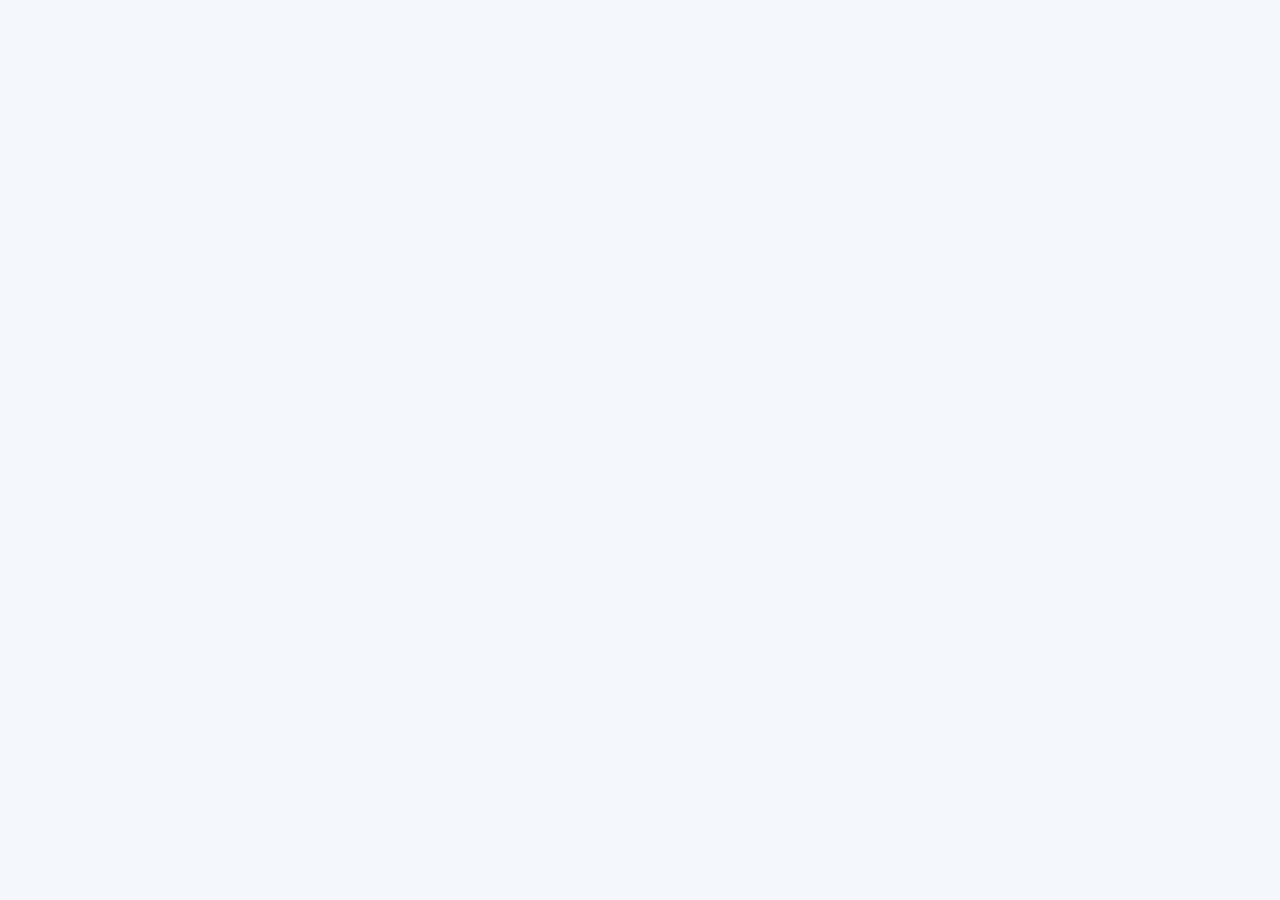
==== refresh.html @ ec2b1d18 "v2.5" ====
<!doctype html>
<html lang="en"><head><meta charset="utf-8"><meta name="viewport" content="width=device-width,initial-scale=1"><title>Rahman Expense — Refresh v2.5</title></head>
<body style="font-family:system-ui;padding:28px;line-height:1.5"><h2>Updating Rahman Expense…</h2><p>This clears only old app cache. Your expense data is not deleted.</p>
<script>
(async()=>{
  try{
    if('serviceWorker' in navigator){const regs=await navigator.serviceWorker.getRegistrations(); await Promise.all(regs.map(r=>r.unregister()));}
    if('caches' in window){const keys=await caches.keys(); await Promise.all(keys.filter(k=>k.startsWith('rahman-expense-')).map(k=>caches.delete(k)));}
  }catch(e){}
  location.replace('./?v=2.5&fresh='+Date.now());
})();
</script></body></html>
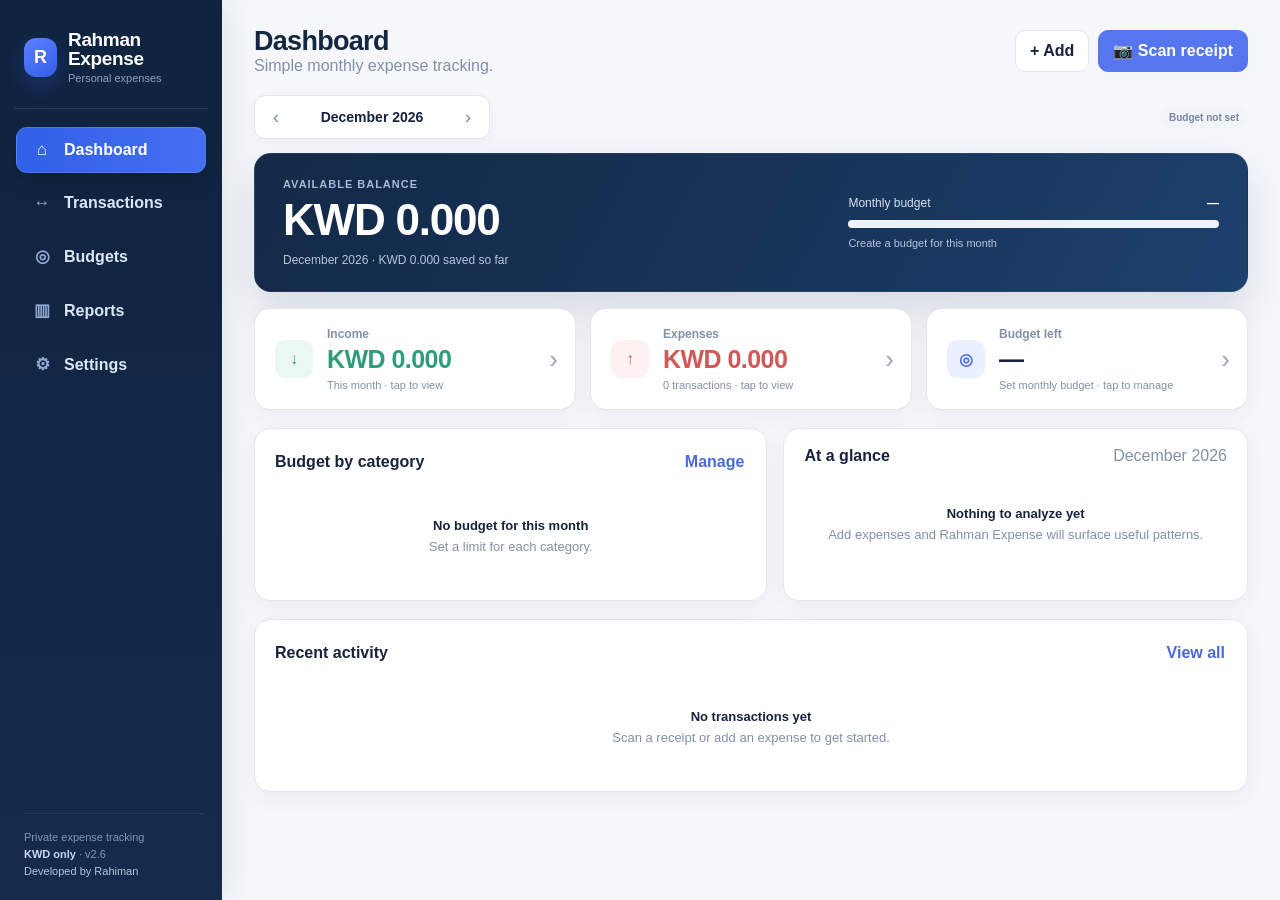
==== commit bf5508e0: "V2.6" ====
--- a/refresh.html
+++ b/refresh.html
@@ -1,5 +1,5 @@
 <!doctype html>
-<html lang="en"><head><meta charset="utf-8"><meta name="viewport" content="width=device-width,initial-scale=1"><title>Rahman Expense — Refresh v2.5</title></head>
+<html lang="en"><head><meta charset="utf-8"><meta name="viewport" content="width=device-width,initial-scale=1"><title>Rahman Expense — Refresh v2.6</title></head>
 <body style="font-family:system-ui;padding:28px;line-height:1.5"><h2>Updating Rahman Expense…</h2><p>This clears only old app cache. Your expense data is not deleted.</p>
 <script>
 (async()=>{
@@ -7,6 +7,6 @@
     if('serviceWorker' in navigator){const regs=await navigator.serviceWorker.getRegistrations(); await Promise.all(regs.map(r=>r.unregister()));}
     if('caches' in window){const keys=await caches.keys(); await Promise.all(keys.filter(k=>k.startsWith('rahman-expense-')).map(k=>caches.delete(k)));}
   }catch(e){}
-  location.replace('./?v=2.5&fresh='+Date.now());
+  location.replace('./?v=2.6&fresh='+Date.now());
 })();
 </script></body></html>
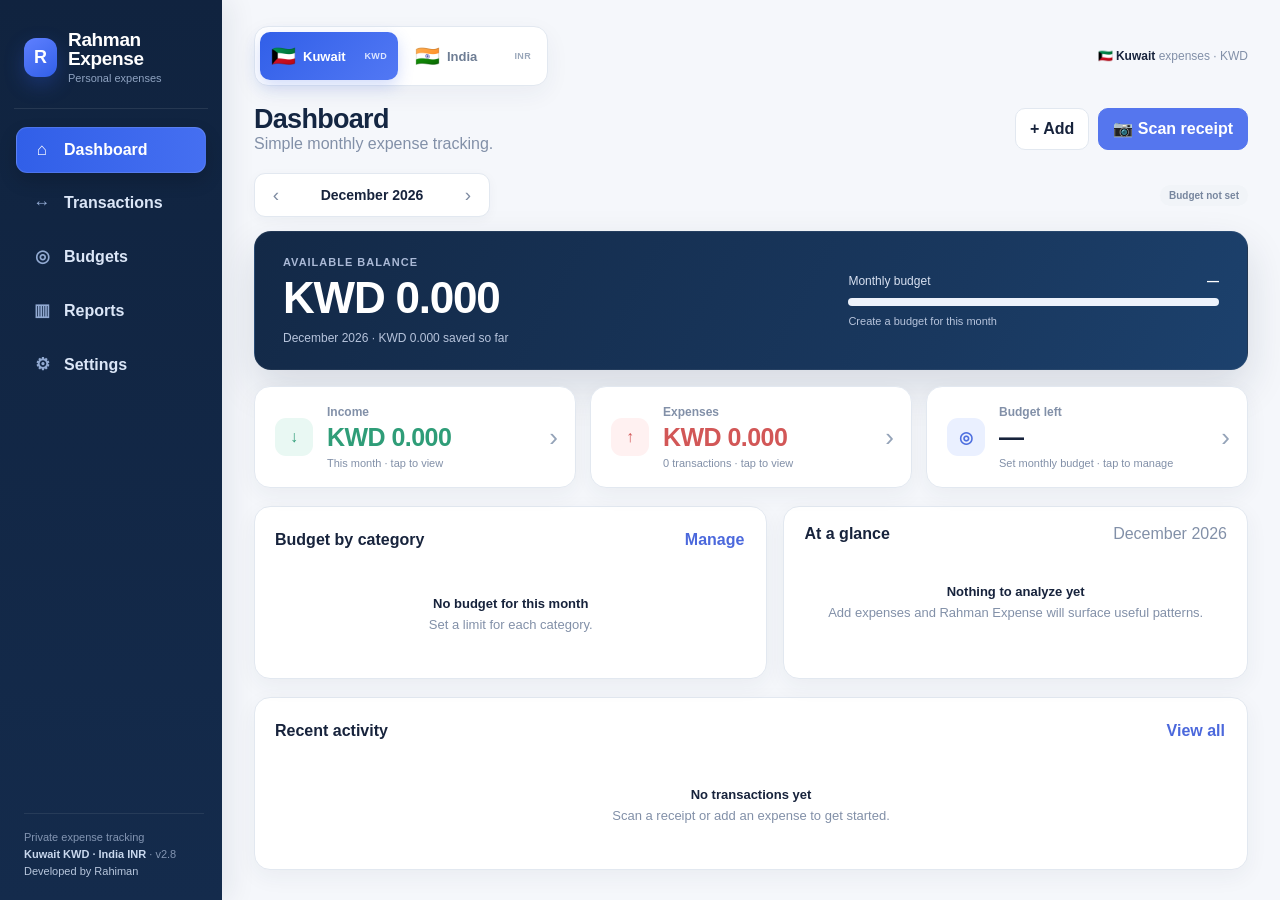
==== commit da8b119a: "V2.8" ====
--- a/refresh.html
+++ b/refresh.html
@@ -1,5 +1,5 @@
 <!doctype html>
-<html lang="en"><head><meta charset="utf-8"><meta name="viewport" content="width=device-width,initial-scale=1"><title>Rahman Expense — Refresh v2.6</title></head>
+<html lang="en"><head><meta charset="utf-8"><meta name="viewport" content="width=device-width,initial-scale=1"><title>Rahman Expense — Refresh v2.8</title></head>
 <body style="font-family:system-ui;padding:28px;line-height:1.5"><h2>Updating Rahman Expense…</h2><p>This clears only old app cache. Your expense data is not deleted.</p>
 <script>
 (async()=>{
@@ -7,6 +7,6 @@
     if('serviceWorker' in navigator){const regs=await navigator.serviceWorker.getRegistrations(); await Promise.all(regs.map(r=>r.unregister()));}
     if('caches' in window){const keys=await caches.keys(); await Promise.all(keys.filter(k=>k.startsWith('rahman-expense-')).map(k=>caches.delete(k)));}
   }catch(e){}
-  location.replace('./?v=2.6&fresh='+Date.now());
+  location.replace('./?v=2.8&fresh='+Date.now());
 })();
 </script></body></html>
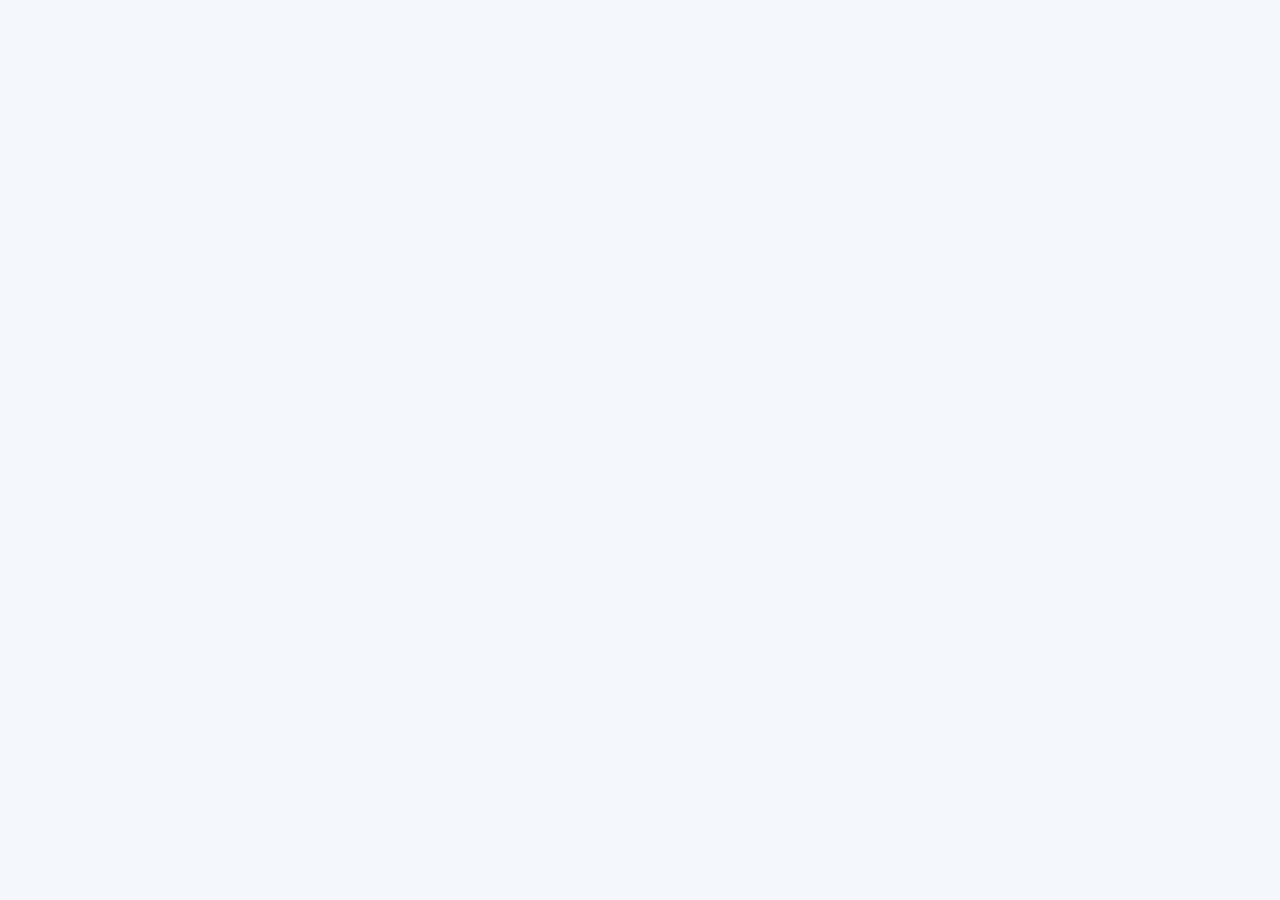
==== commit ad85905e: "V2.9" ====
--- a/refresh.html
+++ b/refresh.html
@@ -1,5 +1,5 @@
 <!doctype html>
-<html lang="en"><head><meta charset="utf-8"><meta name="viewport" content="width=device-width,initial-scale=1"><title>Rahman Expense — Refresh v2.8</title></head>
+<html lang="en"><head><meta charset="utf-8"><meta name="viewport" content="width=device-width,initial-scale=1"><title>Rahman Expense — Refresh v2.9</title></head>
 <body style="font-family:system-ui;padding:28px;line-height:1.5"><h2>Updating Rahman Expense…</h2><p>This clears only old app cache. Your expense data is not deleted.</p>
 <script>
 (async()=>{
@@ -7,6 +7,6 @@
     if('serviceWorker' in navigator){const regs=await navigator.serviceWorker.getRegistrations(); await Promise.all(regs.map(r=>r.unregister()));}
     if('caches' in window){const keys=await caches.keys(); await Promise.all(keys.filter(k=>k.startsWith('rahman-expense-')).map(k=>caches.delete(k)));}
   }catch(e){}
-  location.replace('./?v=2.8&fresh='+Date.now());
+  location.replace('./?v=2.9&fresh='+Date.now());
 })();
 </script></body></html>
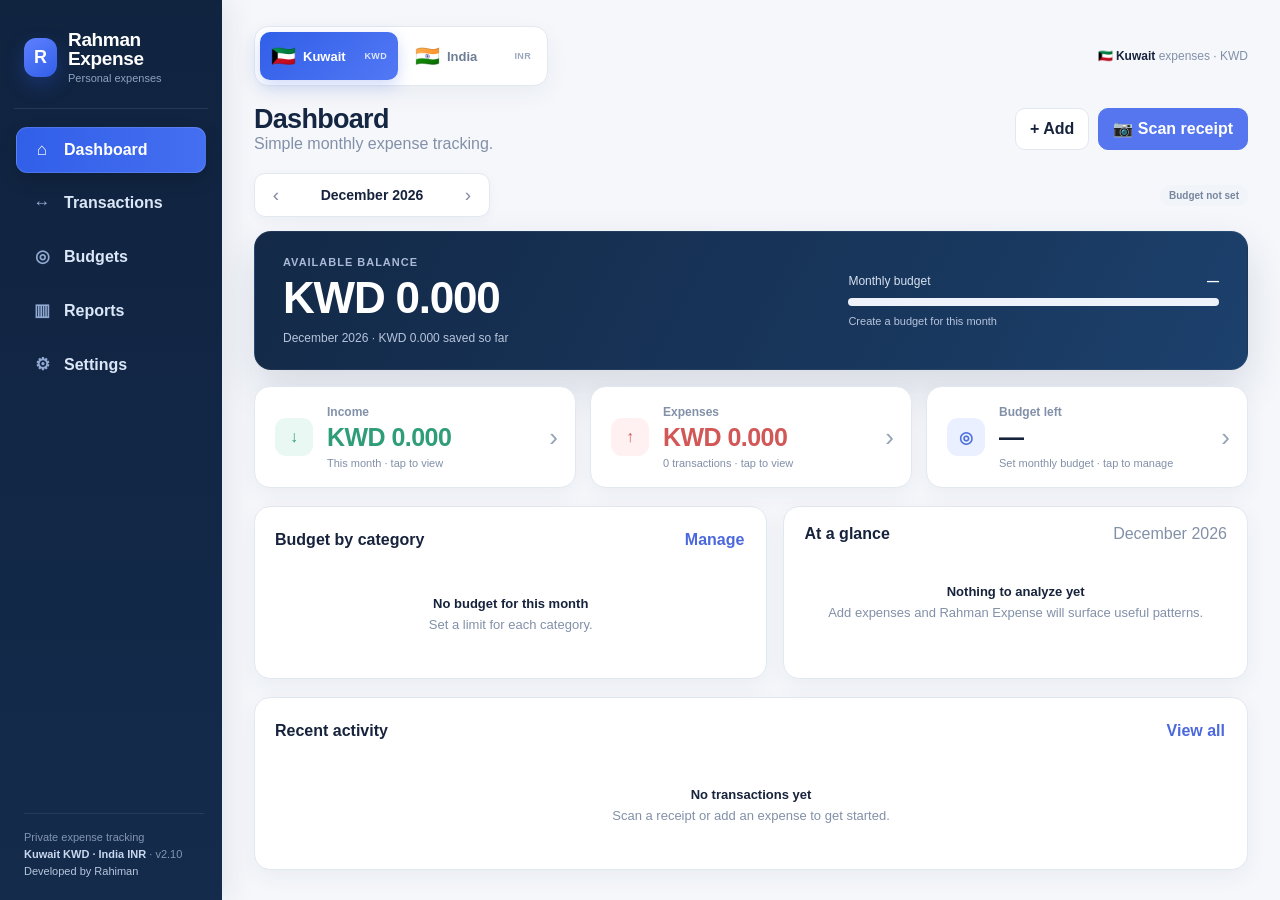
==== commit 7b2268a4: "V2.10" ====
--- a/refresh.html
+++ b/refresh.html
@@ -1,5 +1,5 @@
 <!doctype html>
-<html lang="en"><head><meta charset="utf-8"><meta name="viewport" content="width=device-width,initial-scale=1"><title>Rahman Expense — Refresh v2.9</title></head>
+<html lang="en"><head><meta charset="utf-8"><meta name="viewport" content="width=device-width,initial-scale=1"><title>Rahman Expense — Refresh v2.10</title></head>
 <body style="font-family:system-ui;padding:28px;line-height:1.5"><h2>Updating Rahman Expense…</h2><p>This clears only old app cache. Your expense data is not deleted.</p>
 <script>
 (async()=>{
@@ -7,6 +7,6 @@
     if('serviceWorker' in navigator){const regs=await navigator.serviceWorker.getRegistrations(); await Promise.all(regs.map(r=>r.unregister()));}
     if('caches' in window){const keys=await caches.keys(); await Promise.all(keys.filter(k=>k.startsWith('rahman-expense-')).map(k=>caches.delete(k)));}
   }catch(e){}
-  location.replace('./?v=2.9&fresh='+Date.now());
+  location.replace('./?v=2.10&fresh='+Date.now());
 })();
 </script></body></html>
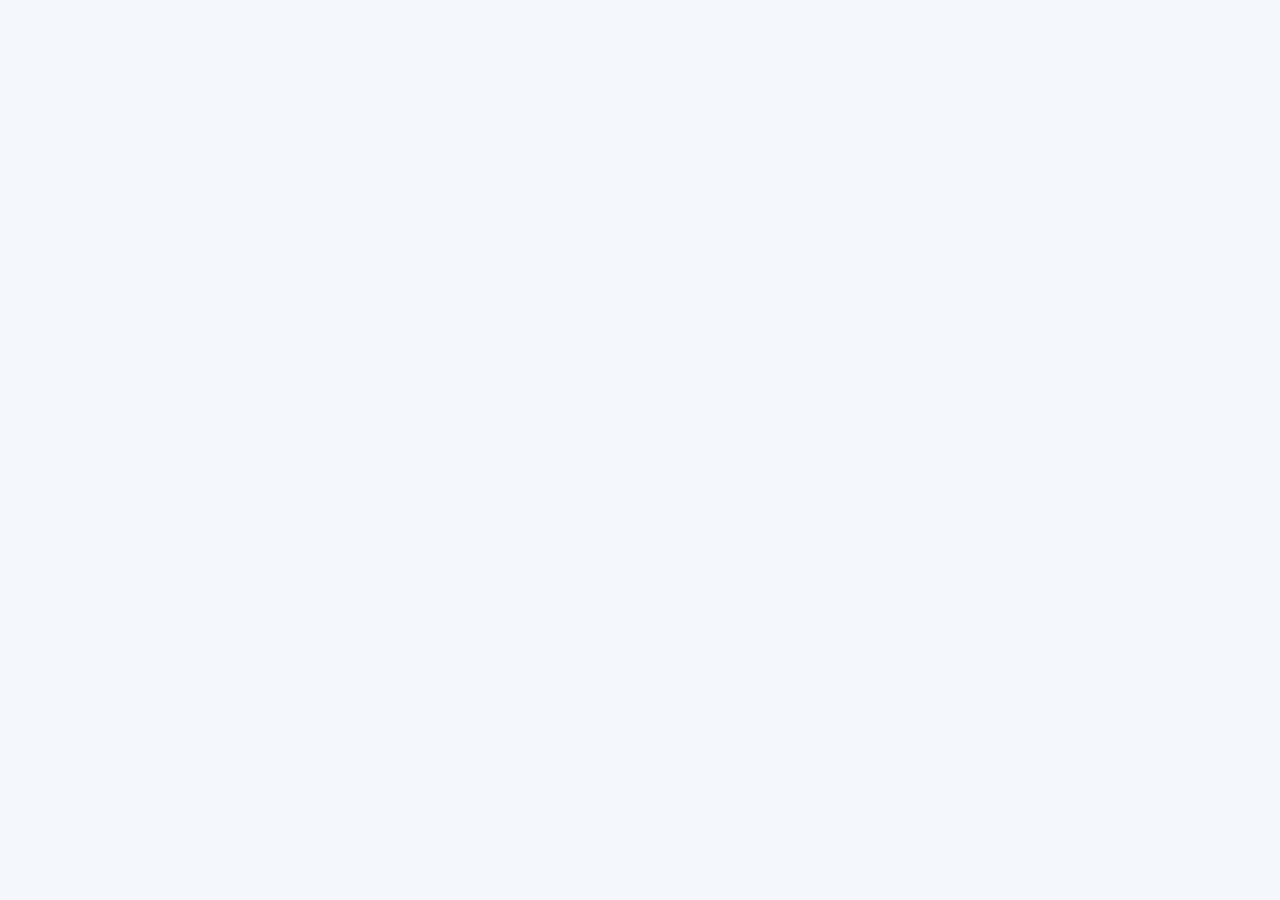
==== commit 22e0a328: "V2.13" ====
--- a/refresh.html
+++ b/refresh.html
@@ -1,5 +1,5 @@
 <!doctype html>
-<html lang="en"><head><meta charset="utf-8"><meta name="viewport" content="width=device-width,initial-scale=1"><title>Rahman Expense — Refresh v2.10</title></head>
+<html lang="en"><head><meta charset="utf-8"><meta name="viewport" content="width=device-width,initial-scale=1"><title>Rahman Expense — Refresh v2.12</title></head>
 <body style="font-family:system-ui;padding:28px;line-height:1.5"><h2>Updating Rahman Expense…</h2><p>This clears only old app cache. Your expense data is not deleted.</p>
 <script>
 (async()=>{
@@ -7,6 +7,6 @@
     if('serviceWorker' in navigator){const regs=await navigator.serviceWorker.getRegistrations(); await Promise.all(regs.map(r=>r.unregister()));}
     if('caches' in window){const keys=await caches.keys(); await Promise.all(keys.filter(k=>k.startsWith('rahman-expense-')).map(k=>caches.delete(k)));}
   }catch(e){}
-  location.replace('./?v=2.10&fresh='+Date.now());
+  location.replace('./?v=2.12&fresh='+Date.now());
 })();
 </script></body></html>
